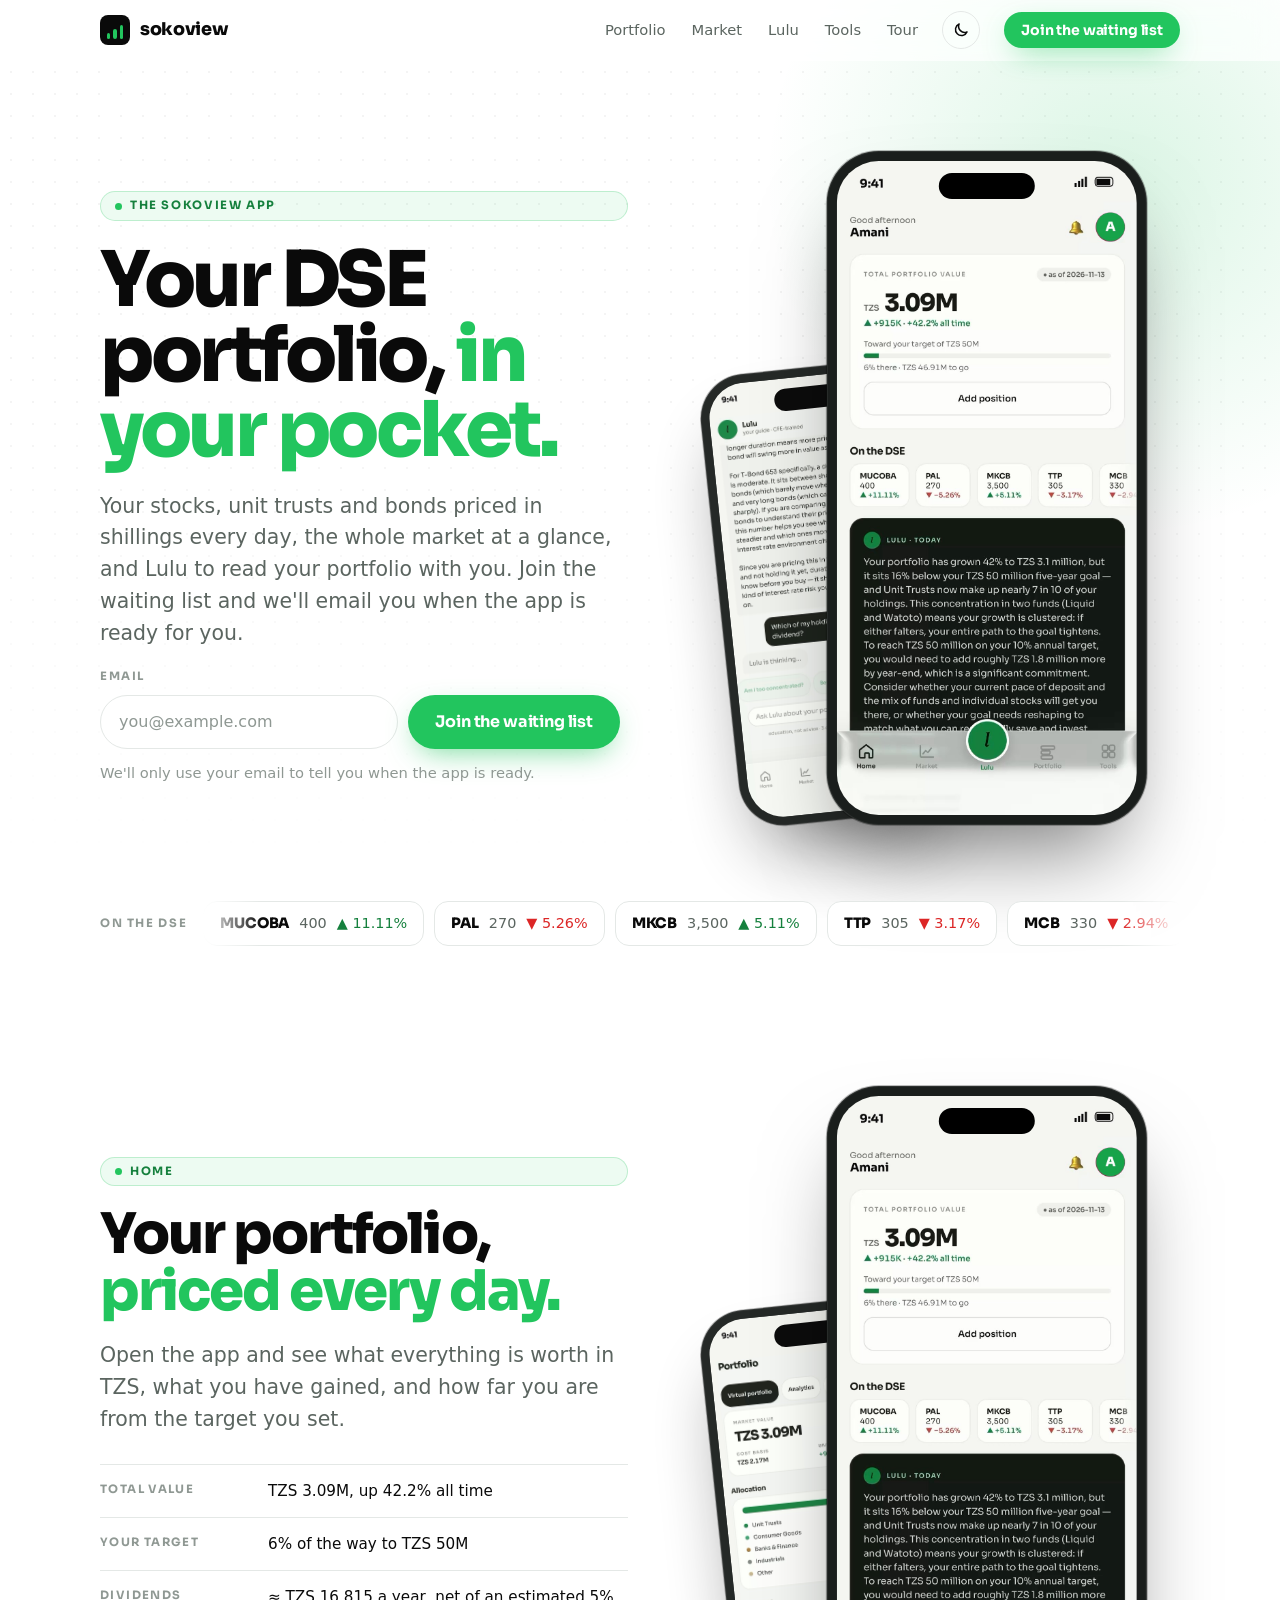
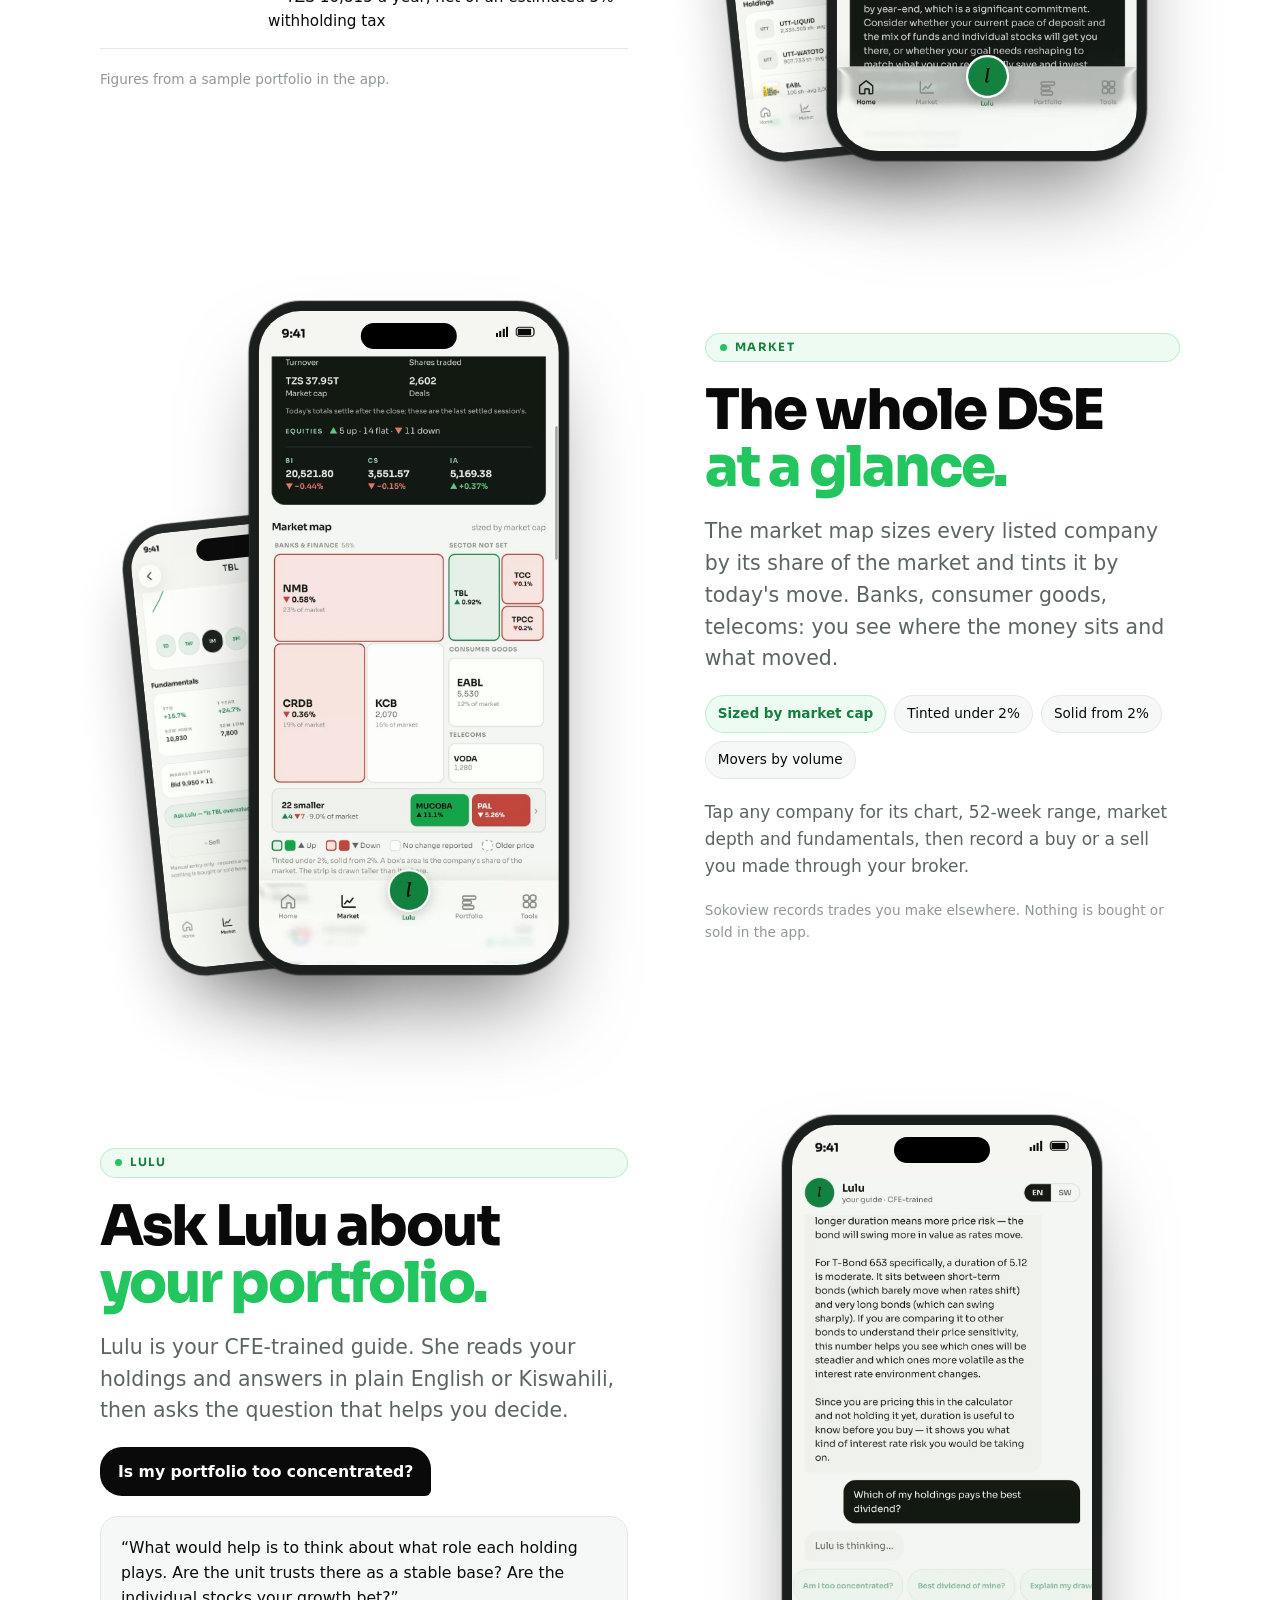
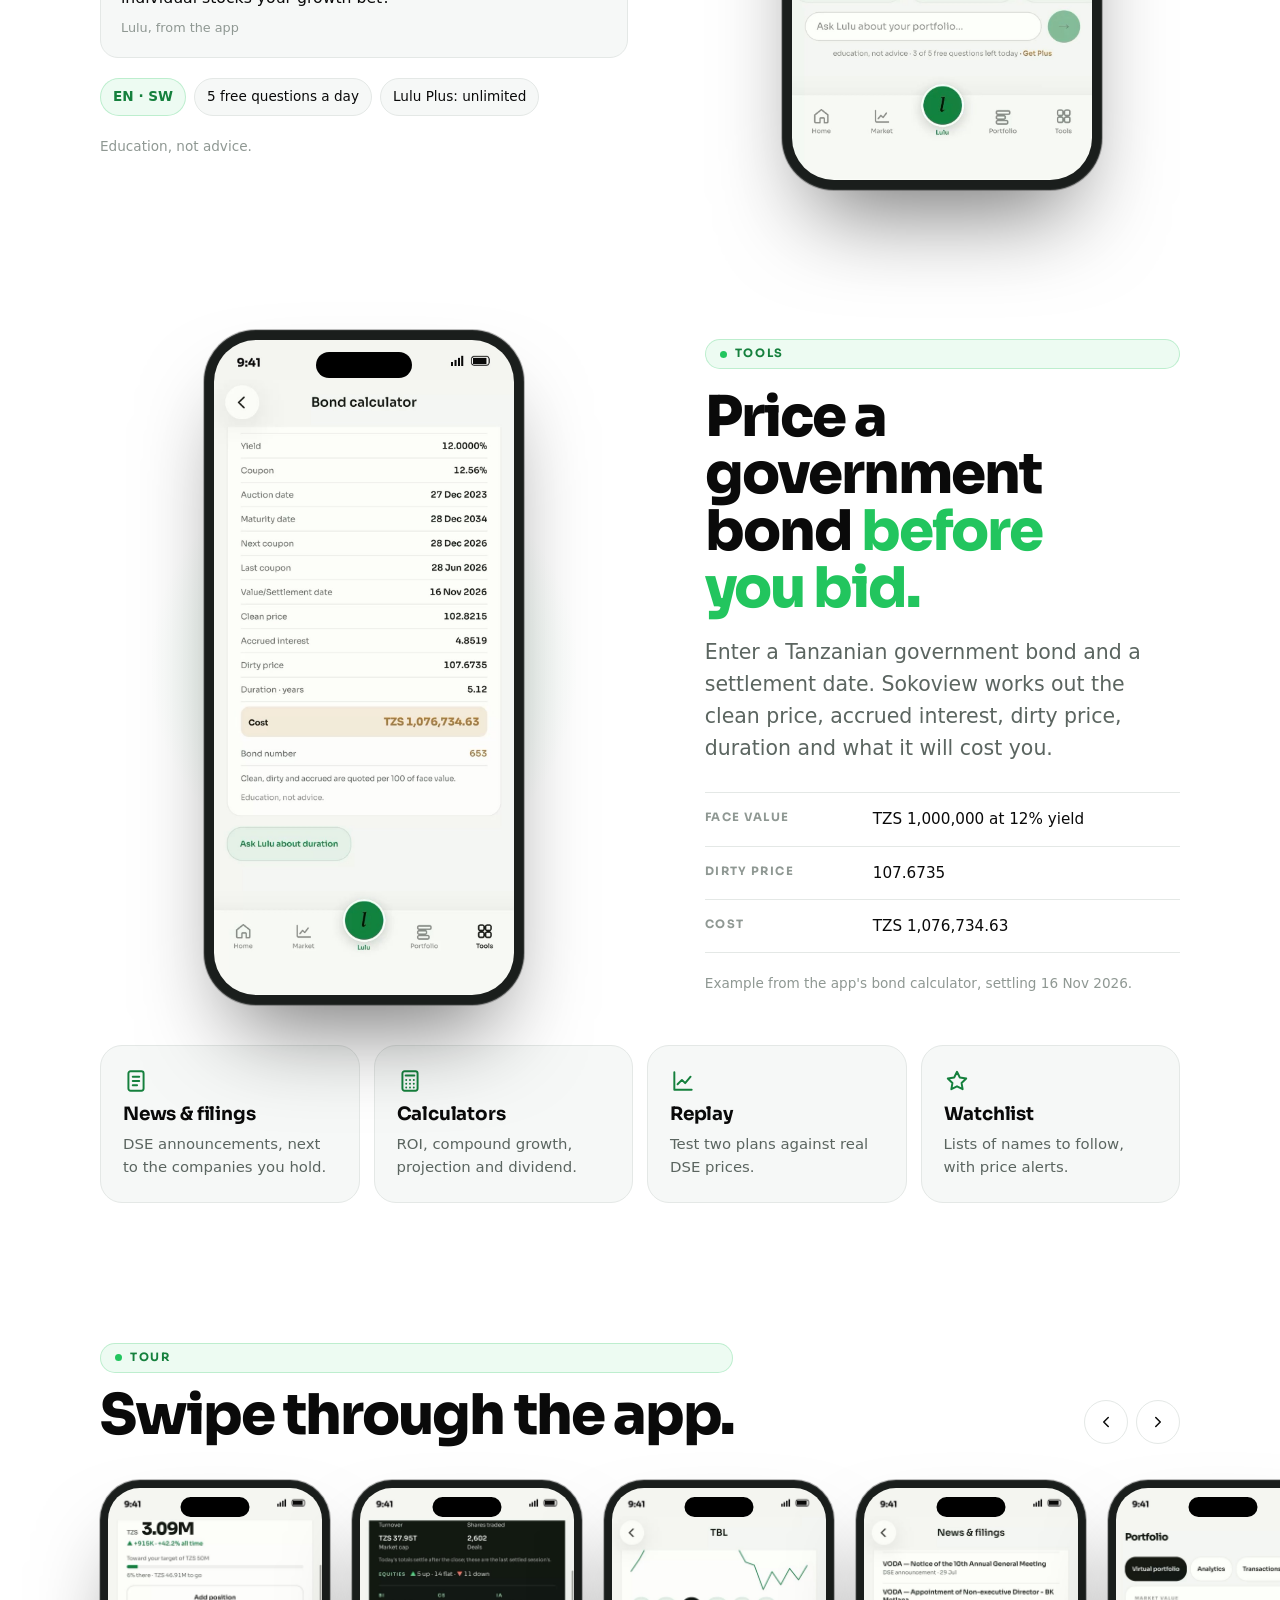
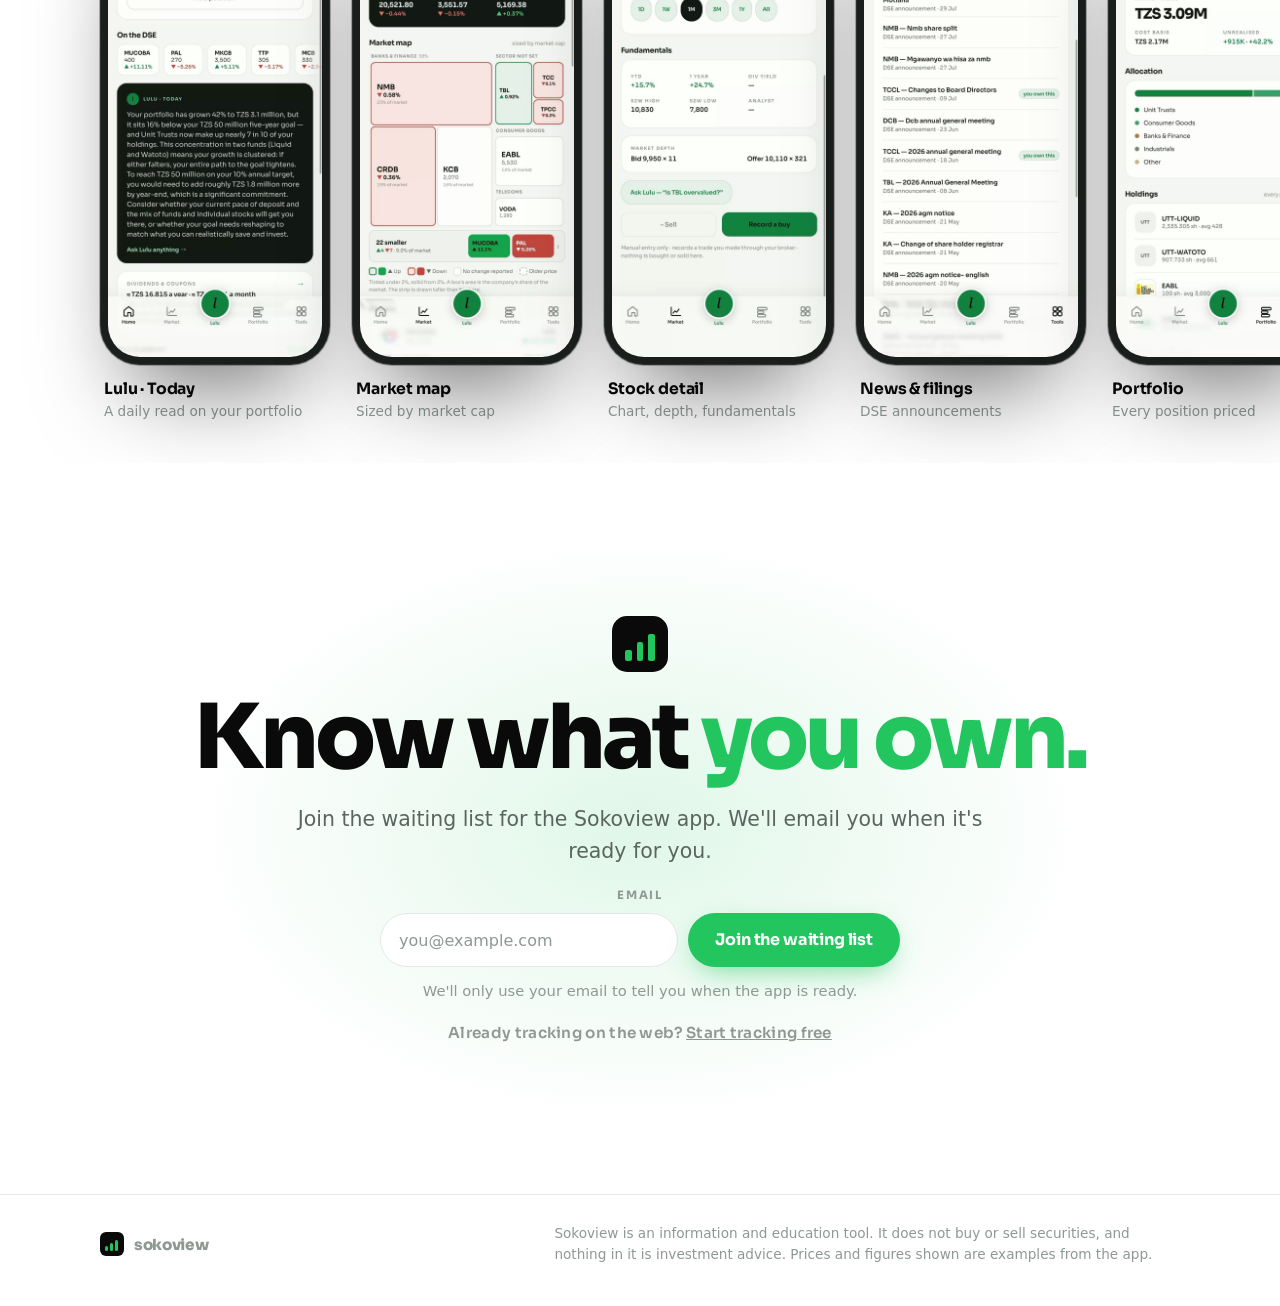
==== app/index.html @ 450fae12 "Add the App page with a waiting list" ====
<!doctype html>
<html lang="en" data-theme="light">
<head>
<meta charset="utf-8">
<meta name="viewport" content="width=device-width, initial-scale=1, viewport-fit=cover">
<title>The Sokoview app · Every feature, one view</title>
<meta name="description" content="See everything in the Sokoview app: your DSE portfolio priced every day, the market map, Lulu your portfolio guide, and the bond calculator. Join the waiting list.">
<meta name="theme-color" content="#ffffff" media="(prefers-color-scheme: light)">
<meta name="theme-color" content="#0a0d0b" media="(prefers-color-scheme: dark)">
<script>
  // Same theme key as the main page, so the choice carries between pages.
  (function () {
    try {
      var saved = localStorage.getItem('sv-theme');
      if (saved === 'light' || saved === 'dark') document.documentElement.setAttribute('data-theme', saved);
    } catch (e) {}
  })();
</script>
<link rel="preconnect" href="https://fonts.googleapis.com">
<link rel="preconnect" href="https://fonts.gstatic.com" crossorigin>
<link rel="stylesheet" href="https://fonts.googleapis.com/css2?family=Sora:wght@400;500;600;700;800&display=swap">
<style>
/* Layout: one centred column, 1120px max. Hero film, then alternating text + phone rows, a swipeable tour, a closing call. */
:root {
  --bg: #ffffff;
  --surface: #f6f8f7;
  --ink: #0a0a0a;
  --body: #5b6560;
  --muted: #8f9893;
  --line: #e4e8e6;
  --green: #22c55e;
  --green-ink: #15803d;
  --green-wash: rgba(34,197,94,.08);
  --green-line: rgba(34,197,94,.24);
  --red: #dc2626;
  --dot: rgba(0,0,0,.045);
  --glass: rgba(255,255,255,.72);
  --glass-edge: rgba(255,255,255,.6);
  --film-shadow: 0 40px 100px -30px rgba(10,30,18,.45), 0 0 0 1px rgba(0,0,0,.06);
  --btn-ink: #ffffff;

  --display: 'Sora', ui-sans-serif, system-ui, -apple-system, 'Segoe UI', sans-serif;
  --text: ui-sans-serif, system-ui, -apple-system, 'Segoe UI', Roboto, sans-serif;

  --spring: cubic-bezier(.2, .9, .25, 1);
}
@media (prefers-color-scheme: dark) {
  :root:not([data-theme="light"]) {
    --bg: #0a0d0b; --surface: #111613; --ink: #f3f6f4; --body: #a3ada7; --muted: #75807a; --line: #1f2723;
    --green: #22c55e; --green-ink: #4ade80; --green-wash: rgba(34,197,94,.10); --green-line: rgba(34,197,94,.28);
    --red: #f87171; --dot: rgba(255,255,255,.035); --glass: rgba(10,13,11,.66); --glass-edge: rgba(255,255,255,.08);
    --film-shadow: 0 40px 120px -30px rgba(34,197,94,.22), 0 0 0 1px rgba(255,255,255,.06); --btn-ink: #04170b;
    color-scheme: dark;
  }
}
:root[data-theme="dark"] {
  --bg: #0a0d0b; --surface: #111613; --ink: #f3f6f4; --body: #a3ada7; --muted: #75807a; --line: #1f2723;
  --green: #22c55e; --green-ink: #4ade80; --green-wash: rgba(34,197,94,.10); --green-line: rgba(34,197,94,.28);
  --red: #f87171; --dot: rgba(255,255,255,.035); --glass: rgba(10,13,11,.66); --glass-edge: rgba(255,255,255,.08);
  --film-shadow: 0 40px 120px -30px rgba(34,197,94,.22), 0 0 0 1px rgba(255,255,255,.06); --btn-ink: #04170b;
  color-scheme: dark;
}

* { box-sizing: border-box; }
html { -webkit-text-size-adjust: 100%; scroll-behavior: smooth; }
body {
  background: var(--bg);
  color: var(--ink);
  font: 400 1.0625rem/1.6 var(--text);
  overflow-x: hidden;
}
body::before {
  content: ""; position: fixed; inset: 0 0 auto; height: env(safe-area-inset-top, 0px);
  z-index: 60; background: var(--bg);
}
img, video { max-width: 100%; display: block; }
a { color: inherit; }
:focus-visible { outline: 3px solid var(--green); outline-offset: 3px; border-radius: 10px; }

.wrap {
  width: 100%; max-width: 1120px; margin-inline: auto;
  padding-left: max(20px, env(safe-area-inset-left, 0px));
  padding-right: max(20px, env(safe-area-inset-right, 0px));
}

/* ---------- type ---------- */
h1, h2, h3 { font-family: var(--display); font-weight: 800; color: var(--ink); margin: 0; text-wrap: balance; }
h1 { font-size: clamp(2.6rem, 6.6vw, 5.4rem); line-height: .98; letter-spacing: -.045em; }
h2 { font-size: clamp(2rem, 4.4vw, 3.5rem); line-height: 1.02; letter-spacing: -.035em; }
h3 { font-size: 1.15rem; line-height: 1.25; letter-spacing: -.01em; font-weight: 700; }
.g { color: var(--green); }
p { margin: 0; color: var(--body); text-wrap: pretty; }
.lede { font-size: clamp(1.1rem, 1.6vw, 1.3rem); line-height: 1.55; max-width: 34em; }
.eyebrow {
  display: inline-flex; align-items: center; gap: 8px;
  font: 700 .72rem/1 var(--display); letter-spacing: .14em; text-transform: uppercase;
  color: var(--green-ink); background: var(--green-wash); border: 1px solid var(--green-line);
  padding: 8px 14px; border-radius: 100px;
}
.eyebrow::before { content: ""; width: 7px; height: 7px; border-radius: 50%; background: var(--green); }
.tnum { font-variant-numeric: tabular-nums; }

/* ---------- nav: translucent material, content scrolls under ---------- */
.nav {
  position: sticky; top: env(safe-area-inset-top, 0px); z-index: 50;
  background: var(--glass);
  -webkit-backdrop-filter: saturate(180%) blur(20px); backdrop-filter: saturate(180%) blur(20px);
  border-bottom: 1px solid transparent;
  transition: border-color .3s ease;
}
.nav.scrolled { border-bottom-color: var(--line); }
.nav .wrap { display: flex; align-items: center; gap: 24px; height: 60px; }
.brand { display: flex; align-items: center; gap: 10px; text-decoration: none; font: 800 1.1rem/1 var(--display); letter-spacing: -.02em; }
.mark { width: 30px; height: 30px; border-radius: 8px; background: var(--ink); display: flex; align-items: flex-end; gap: 3px; padding: 6px 7px; }
.mark i { width: 4px; border-radius: 2px; background: var(--green); display: block; }
.mark i:nth-child(1) { height: 6px; } .mark i:nth-child(2) { height: 10px; } .mark i:nth-child(3) { height: 14px; }
.nav ul { display: flex; gap: 26px; list-style: none; margin: 0 0 0 auto; padding: 0; }
.nav ul a { text-decoration: none; font-size: .92rem; color: var(--body); transition: color .2s; }
.nav ul a:hover { color: var(--ink); }

/* ---------- buttons: feedback on press, instantly ---------- */
.btn {
  display: inline-flex; align-items: center; gap: 8px; justify-content: center;
  font: 700 1rem/1 var(--display); letter-spacing: -.01em; text-decoration: none;
  padding: 16px 26px; border-radius: 100px; border: 1px solid transparent; cursor: pointer;
  transition: transform .5s var(--spring), background-color .2s, box-shadow .3s;
  -webkit-tap-highlight-color: transparent; touch-action: manipulation;
}
.btn:active { transform: scale(.96); transition-duration: .1s; }
.btn-primary { background: var(--green); color: var(--btn-ink); box-shadow: 0 10px 30px -10px rgba(34,197,94,.7); }
.btn-primary:hover { background: #2fd36b; }
.btn-ghost { background: transparent; color: var(--ink); border-color: var(--line); }
.btn-ghost:hover { background: var(--surface); }
.btn-sm { padding: 10px 16px; font-size: .88rem; }

/* ---------- hero: the film is the background; the hero is always the app's dark ground ---------- */
.hero {
  position: relative; isolation: isolate; overflow: hidden; background: #0a0d0b;
  min-height: min(92svh, 880px); display: flex; align-items: center;
  padding-block: clamp(72px, 10vw, 120px);
  --ink: #f3f6f4; --body: rgba(243,246,244,.78); --muted: rgba(243,246,244,.6);
  --green-ink: #4ade80; --green-wash: rgba(34,197,94,.14); --green-line: rgba(74,222,128,.35);
  --line: rgba(255,255,255,.22); --surface: rgba(255,255,255,.08); color: var(--ink);
}
.hero-bg { position: absolute; inset: 0; z-index: -2; width: 100%; height: 100%; object-fit: cover; object-position: 70% center; }
.hero-scrim {
  position: absolute; inset: 0; z-index: -1; pointer-events: none;
  background:
    linear-gradient(90deg, rgba(10,13,11,.92) 0%, rgba(10,13,11,.72) 34%, rgba(10,13,11,0) 62%),
    linear-gradient(0deg, rgba(10,13,11,.85) 0%, rgba(10,13,11,0) 30%);
}
.hero .wrap { position: relative; }
/* hero = the film itself, shown whole so its own titles are never cropped */
.hero { min-height: 0; padding: 0; display: block; aspect-ratio: 16 / 9; max-height: calc(100svh - 60px); width: 100%; transition: background-color .35s ease; }
.hero.is-light { background: #ffffff; }
.hero.is-light .film-toggle { background: rgba(255,255,255,.7); color: #0a0a0a; border-color: rgba(0,0,0,.12); }
.hero-bg { transition: opacity .25s ease; }
.hero-bg.swapping { opacity: 0; }
.hero .hero-bg { object-fit: contain; object-position: center; }
.sr-only { position: absolute; width: 1px; height: 1px; padding: 0; margin: -1px; overflow: hidden; clip: rect(0 0 0 0); white-space: nowrap; border: 0; }
.hero-copy { display: grid; gap: 24px; justify-items: start; max-width: 640px; }
.hero h1 { font-size: clamp(2.6rem, 6vw, 5rem); }
.hero-ctas { display: flex; flex-wrap: wrap; gap: 12px; margin-top: 8px; }
.hero .btn-ghost { border-color: rgba(255,255,255,.3); color: #fff; }
.hero .btn-ghost:hover { background: rgba(255,255,255,.1); }

.film-toggle {
  position: absolute; z-index: 2;
  right: max(20px, env(safe-area-inset-right, 0px)); bottom: 20px; width: 44px; height: 44px; border-radius: 50%;
  border: 1px solid rgba(255,255,255,.16); color: #fff; cursor: pointer;
  background: rgba(20,24,22,.55); -webkit-backdrop-filter: blur(16px); backdrop-filter: blur(16px);
  display: grid; place-items: center; transition: transform .4s var(--spring), background-color .2s;
}
.film-toggle:active { transform: scale(.9); transition-duration: .1s; }
.film-toggle:hover { background: rgba(20,24,22,.75); }
.film-toggle svg { width: 16px; height: 16px; fill: currentColor; }
.film-toggle .i-play { display: none; }
.hero.paused .film-toggle .i-play { display: block; }
.hero.paused .film-toggle .i-pause { display: none; }

/* theme toggle */
.theme-toggle {
  width: 38px; height: 38px; border-radius: 50%; border: 1px solid var(--line); background: transparent; color: var(--ink);
  display: grid; place-items: center; cursor: pointer; flex: none;
  transition: transform .45s var(--spring), background-color .2s;
}
.theme-toggle:hover { background: var(--surface); }
.theme-toggle:active { transform: scale(.9); transition-duration: .1s; }
.theme-toggle svg { width: 18px; height: 18px; fill: none; stroke: currentColor; stroke-width: 2; stroke-linecap: round; stroke-linejoin: round; transition: transform .6s var(--spring), opacity .25s; }
.theme-toggle .i-sun { position: absolute; }
.theme-toggle { position: relative; }
.theme-toggle[data-mode="light"] .i-sun { opacity: 0; transform: rotate(-90deg) scale(.6); }
.theme-toggle[data-mode="dark"] .i-moon { opacity: 0; transform: rotate(90deg) scale(.6); }
body, .nav, .tick, .tool, .chip, .quote, .tour-nav button { transition-property: background-color, color, border-color; transition-duration: .35s; transition-timing-function: ease; }

/* ---------- ticker ---------- */
.ticker { margin-top: 28px; display: flex; align-items: center; gap: 16px; }
.ticker-label { flex: none; font: 700 .72rem/1.2 var(--display); letter-spacing: .14em; text-transform: uppercase; color: var(--muted); }
.ticker-rail { position: relative; overflow: hidden; flex: 1; min-width: 0;
  -webkit-mask-image: linear-gradient(90deg, transparent, #000 6%, #000 94%, transparent);
  mask-image: linear-gradient(90deg, transparent, #000 6%, #000 94%, transparent); }
.ticker-track { display: flex; gap: 10px; width: max-content; animation: slide 38s linear infinite; }
.ticker-rail:hover .ticker-track { animation-play-state: paused; }
@keyframes slide { to { transform: translateX(-50%); } }
.tick { display: flex; align-items: baseline; gap: 10px; padding: 10px 16px; border: 1px solid var(--line); border-radius: 14px; background: var(--bg); white-space: nowrap; font-size: .9rem; }
.tick b { font: 800 .9rem/1 var(--display); letter-spacing: -.01em; }
.tick .px { color: var(--body); }
.up { color: var(--green-ink); } .down { color: var(--red); }

/* ---------- feature rows ---------- */
section { scroll-margin-top: 80px; }
.feature { padding-block: clamp(72px, 11vw, 140px) 0; }
.row { display: grid; grid-template-columns: minmax(0, 1fr) minmax(0, .9fr); gap: clamp(32px, 6vw, 88px); align-items: center; }
.row.flip .copy { order: 2; }
.copy { display: grid; gap: 20px; min-width: 0; }
.copy .lede { max-width: 30em; }
.facts { list-style: none; padding: 0; margin: 8px 0 0; display: grid; gap: 0; border-top: 1px solid var(--line); }
.facts li { display: grid; grid-template-columns: 9.5rem 1fr; gap: 16px; padding: 14px 0; border-bottom: 1px solid var(--line); font-size: .95rem; }
.facts li span:first-child { font: 700 .72rem/1.9 var(--display); letter-spacing: .12em; text-transform: uppercase; color: var(--muted); }
.facts li span:last-child { color: var(--ink); min-width: 0; }

/* phone */
.stage { position: relative; display: flex; justify-content: center; min-width: 0; }
.stage::before {
  content: ""; position: absolute; width: 90%; aspect-ratio: 1; border-radius: 50%; top: 50%; left: 50%; translate: -50% -50%;
  background: radial-gradient(circle, rgba(34,197,94,.16), transparent 64%); z-index: 0;
}
.phone {
  position: relative; z-index: 1; width: min(320px, 78vw); aspect-ratio: 888 / 1872;
  padding: 10px; border-radius: 52px; background: #1a1e1c;
  box-shadow: 0 0 0 1px rgba(255,255,255,.08) inset, 0 50px 90px -30px rgba(0,0,0,.55), 0 0 0 1px rgba(0,0,0,.25);
}
.phone img { width: 100%; height: 100%; object-fit: cover; object-position: top; border-radius: 42px; }
.phone::after { content: ""; position: absolute; top: 22px; left: 50%; translate: -50% 0; width: 30%; height: 26px; border-radius: 20px; background: #000; }
.phone.sm { width: min(250px, 64vw); }
.stack { position: relative; display: flex; justify-content: center; align-items: flex-end; min-width: 0; }
.stack .phone.back { position: absolute; transform: translate(-46%, 6%) rotate(-6deg) scale(.86); opacity: .95; z-index: 0; }
.stack .phone.front { transform: translateX(14%); }

.chip-row { display: flex; flex-wrap: wrap; gap: 8px; }
.chip { font-size: .85rem; padding: 7px 12px; border-radius: 100px; background: var(--surface); border: 1px solid var(--line); color: var(--ink); }
.chip.on { background: var(--green-wash); border-color: var(--green-line); color: var(--green-ink); font-weight: 600; }

.quote { border-left: 0; padding: 18px 20px; background: var(--surface); border: 1px solid var(--line); border-radius: 18px; font-size: .98rem; color: var(--ink); }
.quote small { display: block; margin-top: 8px; color: var(--muted); font-size: .8rem; }
.ask { display: inline-block; justify-self: start; padding: 12px 18px; border-radius: 22px 22px 6px 22px; background: var(--ink); color: var(--bg); font-weight: 600; font-size: .98rem; }

.note { font-size: .85rem; color: var(--muted); }

/* tools grid */
.tools { display: grid; grid-template-columns: repeat(auto-fit, minmax(min(100%, 240px), 1fr)); gap: 14px; margin-top: 40px; }
.tool { padding: 22px; border-radius: 22px; background: var(--surface); border: 1px solid var(--line); display: grid; gap: 8px; align-content: start; }
.tool svg { width: 26px; height: 26px; stroke: var(--green-ink); fill: none; stroke-width: 1.8; stroke-linecap: round; stroke-linejoin: round; }
.tool p { font-size: .93rem; }

/* tour: native scroll-snap, momentum comes free */
.tour { padding-block: clamp(72px, 11vw, 140px) 0; }
.tour-head { display: flex; justify-content: space-between; align-items: end; gap: 20px; flex-wrap: wrap; }
.tour-nav { display: flex; gap: 8px; }
.tour-nav button { width: 44px; height: 44px; border-radius: 50%; border: 1px solid var(--line); background: var(--bg); color: var(--ink); cursor: pointer; display: grid; place-items: center; transition: transform .4s var(--spring), background-color .2s; }
.tour-nav button:active { transform: scale(.9); transition-duration: .1s; }
.tour-nav button:hover { background: var(--surface); }
.tour-nav svg { width: 18px; height: 18px; stroke: currentColor; fill: none; stroke-width: 2; stroke-linecap: round; stroke-linejoin: round; }
.rail {
  display: flex; gap: 22px; overflow-x: auto; scroll-snap-type: x mandatory; overscroll-behavior-x: contain;
  padding: 36px max(20px, calc((100vw - 1120px) / 2 + 20px)) 40px; scrollbar-width: none;
  scroll-padding-inline: max(20px, calc((100vw - 1120px) / 2 + 20px));
}
.rail::-webkit-scrollbar { display: none; }
.slide { flex: none; scroll-snap-align: start; display: grid; gap: 14px; justify-items: start; }
.slide .phone { width: 230px; border-radius: 40px; padding: 8px; }
.slide .phone img { border-radius: 32px; }
.slide .phone::after { top: 17px; height: 20px; }
.slide figcaption { display: grid; gap: 2px; padding-left: 4px; }
.slide figcaption b { font: 700 .98rem/1.3 var(--display); letter-spacing: -.01em; }
.slide figcaption span { font-size: .85rem; color: var(--muted); }
figure { margin: 0; }

/* closing */
.closing { padding-block: clamp(80px, 12vw, 160px); text-align: center; position: relative; isolation: isolate; }
.closing::before { content: ""; position: absolute; inset: 10% 15%; z-index: -1; border-radius: 50%; background: radial-gradient(closest-side, rgba(34,197,94,.14), transparent); }
.closing .wrap { display: grid; gap: 22px; justify-items: center; }
.closing h2 { font-size: clamp(2.6rem, 7vw, 5.6rem); line-height: .98; letter-spacing: -.045em; }
.closing .url { font: 600 .95rem/1 var(--display); color: var(--muted); letter-spacing: .02em; }

footer { border-top: 1px solid var(--line); padding-block: 28px 40px; font-size: .85rem; color: var(--muted); }
footer .wrap { display: flex; flex-wrap: wrap; gap: 12px 28px; justify-content: space-between; }
footer p { color: var(--muted); max-width: 46em; }

/* ---------- reveal: visible at rest, rises a touch when JS is present ---------- */
.js .rise { opacity: 0; transform: translateY(24px); transition: opacity .9s ease, transform 1s var(--spring); }
.js .rise.in { opacity: 1; transform: none; }

/* ---------- responsive ---------- */
@media (max-width: 860px) {
  .nav ul { display: none; }
  .nav .wrap { gap: 12px; }
  .theme-toggle { margin-left: auto; }
  .hero { align-items: flex-end; }
  .hero-bg { object-position: 78% center; }
  .hero-scrim { background: linear-gradient(0deg, rgba(10,13,11,.96) 0%, rgba(10,13,11,.88) 48%, rgba(10,13,11,.35) 100%); }
  .row, .row.flip { grid-template-columns: minmax(0, 1fr); }
  .row.flip .copy { order: 0; }
  .stack .phone.front { transform: translateX(18%); }
  .facts li { grid-template-columns: 7.5rem 1fr; }
  .ticker { flex-direction: column; align-items: stretch; gap: 10px; }
}
@media (max-width: 480px) {
  .hero-ctas .btn { flex: 1 1 100%; }
  .film-toggle { right: 10px; bottom: 10px; }
  .facts li { grid-template-columns: 1fr; gap: 2px; }
}

/* ---------- accessibility preferences ---------- */
@media (prefers-reduced-motion: reduce) {
  html { scroll-behavior: auto; }
  .ticker-track { animation: none; flex-wrap: wrap; width: auto; }
  .ticker-track .dup { display: none; }
  .js .rise { transform: none; transition: opacity .3s ease; }
  .btn, .film-toggle, .tour-nav button { transition: none; }
}
@media (prefers-reduced-transparency: reduce) {
  .nav { background: var(--bg); -webkit-backdrop-filter: none; backdrop-filter: none; border-bottom-color: var(--line); }
  .film-toggle { background: #141816; -webkit-backdrop-filter: none; backdrop-filter: none; }
}
@media (prefers-contrast: more) {
  :root { --body: var(--ink); --muted: var(--ink); --line: var(--ink); }
}

/* ---------- App page additions ---------- */
html, body { margin: 0; }
.app-hero { position: relative; isolation: isolate; padding-block: clamp(48px, 7vw, 96px) clamp(24px, 4vw, 48px); }
.app-hero::before { content: ""; position: absolute; inset: 0; z-index: -2;
  background-image: radial-gradient(circle, var(--dot) 1px, transparent 1.2px); background-size: 22px 22px;
  -webkit-mask-image: linear-gradient(#000 40%, transparent); mask-image: linear-gradient(#000 40%, transparent); }
.app-hero::after { content: ""; position: absolute; z-index: -1; width: 760px; height: 760px; right: -220px; top: -260px; border-radius: 50%;
  background: radial-gradient(circle, rgba(34,197,94,.16), transparent 66%); pointer-events: none; }
.app-hero h1 { font-size: clamp(2.6rem, 6vw, 4.8rem); }
.app-hero .copy { gap: 22px; }

.wl { display: grid; gap: 12px; width: 100%; max-width: 520px; }
.wl-row { display: flex; gap: 10px; flex-wrap: wrap; }
.wl label.wl-label { font: 700 .72rem/1 var(--display); letter-spacing: .14em; text-transform: uppercase; color: var(--muted); }
.wl input[type="email"] {
  flex: 1 1 240px; min-width: 0; height: 54px; padding: 0 18px; border-radius: 100px;
  border: 1px solid var(--line); background: var(--bg); color: var(--ink);
  font: 500 1rem/1 var(--text); transition: border-color .2s, box-shadow .2s;
}
.wl input[type="email"]::placeholder { color: var(--muted); }
.wl input[type="email"]:focus { outline: none; border-color: var(--green); box-shadow: 0 0 0 4px var(--green-wash); }
.wl input[aria-invalid="true"] { border-color: var(--red); }
.wl .btn { height: 54px; }
.wl .btn[disabled] { opacity: .6; cursor: progress; }
.wl-status { min-height: 1.4em; font-size: .92rem; color: var(--muted); }
.wl-status.ok { color: var(--green-ink); font-weight: 600; }
.wl-status.err { color: var(--red); }
.wl.done .wl-row { display: none; }
.wl-hp { position: absolute; left: -9999px; width: 1px; height: 1px; overflow: hidden; }
.closing .wl { margin-inline: auto; justify-items: center; }
.closing .wl-row { justify-content: center; width: 100%; }
.closing .wl-status { text-align: center; }
.nav-home { text-decoration: none; font-size: .92rem; color: var(--body); }
</style>
</head>
<body>

<header class="nav" id="nav">
  <div class="wrap">
    <a class="brand" href="/" aria-label="Sokoview home"><span class="mark" aria-hidden="true"><i></i><i></i><i></i></span>sokoview</a>
    <ul>
      <li><a href="#portfolio">Portfolio</a></li>
      <li><a href="#market">Market</a></li>
      <li><a href="#lulu">Lulu</a></li>
      <li><a href="#tools">Tools</a></li>
      <li><a href="#tour">Tour</a></li>
    </ul>
    <button class="theme-toggle" id="themeToggle" type="button" aria-label="Switch to dark theme" data-mode="light">
      <svg class="i-moon" viewBox="0 0 24 24" aria-hidden="true"><path d="M20 14.5A8 8 0 0 1 9.5 4a8 8 0 1 0 10.5 10.5z"/></svg>
      <svg class="i-sun" viewBox="0 0 24 24" aria-hidden="true"><circle cx="12" cy="12" r="4"/><path d="M12 2v2M12 20v2M4.9 4.9l1.4 1.4M17.7 17.7l1.4 1.4M2 12h2M20 12h2M4.9 19.1l1.4-1.4M17.7 6.3l1.4-1.4"/></svg>
    </button>
    <a class="btn btn-primary btn-sm" href="#waitlist">Join the waiting list</a>
  </div>
</header>

<main id="top">
  <section class="app-hero">
    <div class="wrap row">
      <div class="copy">
        <span class="eyebrow">The Sokoview app</span>
        <h1>Your DSE portfolio, <span class="g">in your pocket.</span></h1>
        <p class="lede">Your stocks, unit trusts and bonds priced in shillings every day, the whole market at a glance, and Lulu to read your portfolio with you. Join the waiting list and we'll email you when the app is ready for you.</p>
        <form class="wl" name="waitlist" method="POST" action="/app/?joined=1#waitlist" data-netlify="true" netlify-honeypot="company" novalidate>
          <input type="hidden" name="form-name" value="waitlist">
          <input type="hidden" name="source" value="app-page-top">
          <p class="wl-hp" aria-hidden="true"><label>Leave this empty <input name="company" tabindex="-1" autocomplete="off"></label></p>
          <label class="wl-label" for="wl-email-top">Email</label>
          <div class="wl-row">
            <input id="wl-email-top" type="email" name="email" required autocomplete="email" inputmode="email" placeholder="you@example.com">
            <button class="btn btn-primary" type="submit">Join the waiting list</button>
          </div>
          <p class="wl-status" role="status" aria-live="polite">We'll only use your email to tell you when the app is ready.</p>
        </form>
      </div>
      <div class="stack">
        <div class="phone sm back"><img src="/images/app/lulu.jpg" data-dark="/images/app/lulu.jpg" data-light="/images/app/light-lulu.jpg" alt="Lulu chat answering a question about the portfolio." fetchpriority="high"></div>
        <div class="phone front"><img src="/images/app/home.jpg" data-dark="/images/app/home.jpg" data-light="/images/app/light-home.jpg" alt="Home screen: total portfolio value TZS 3.09M, progress toward a TZS 50M target, DSE movers and Lulu's daily note." fetchpriority="high"></div>
      </div>
    </div>
  </section>

  <section class="ticker-band">
    <div class="wrap">
      <div class="ticker" aria-label="On the DSE, prices as shown in the app on 13 November 2026">
        <span class="ticker-label">On the DSE</span>
        <div class="ticker-rail">
          <div class="ticker-track tnum" id="tickerTrack"></div>
        </div>
      </div>
    </div>
  </section>

  <section class="feature" id="portfolio">
    <div class="wrap row">
      <div class="copy rise">
        <span class="eyebrow">Home</span>
        <h2>Your portfolio, <span class="g">priced every day.</span></h2>
        <p class="lede">Open the app and see what everything is worth in TZS, what you have gained, and how far you are from the target you set.</p>
        <ul class="facts tnum">
          <li><span>Total value</span><span>TZS 3.09M, up 42.2% all time</span></li>
          <li><span>Your target</span><span>6% of the way to TZS 50M</span></li>
          <li><span>Dividends</span><span>≈ TZS 16,815 a year, net of an estimated 5% withholding tax</span></li>
        </ul>
        <p class="note">Figures from a sample portfolio in the app.</p>
      </div>
      <div class="stack rise">
        <div class="phone sm back"><img src="/images/app/portfolio.jpg" data-dark="/images/app/portfolio.jpg" data-light="/images/app/light-portfolio.jpg" alt="Portfolio screen: market value TZS 3.09M, allocation by sector led by unit trusts at 68.5%, and holdings with gains." loading="lazy"></div>
        <div class="phone front"><img src="/images/app/home.jpg" data-dark="/images/app/home.jpg" data-light="/images/app/light-home.jpg" alt="Home screen: total portfolio value TZS 3.09M, progress toward a TZS 50M target, DSE movers, Lulu's daily note and a dividends estimate." loading="lazy"></div>
      </div>
    </div>
  </section>

  <section class="feature" id="market">
    <div class="wrap row flip">
      <div class="copy rise">
        <span class="eyebrow">Market</span>
        <h2>The whole DSE <span class="g">at a glance.</span></h2>
        <p class="lede">The market map sizes every listed company by its share of the market and tints it by today's move. Banks, consumer goods, telecoms: you see where the money sits and what moved.</p>
        <div class="chip-row" aria-label="How the map reads">
          <span class="chip on">Sized by market cap</span>
          <span class="chip">Tinted under 2%</span>
          <span class="chip">Solid from 2%</span>
          <span class="chip">Movers by volume</span>
        </div>
        <p>Tap any company for its chart, 52-week range, market depth and fundamentals, then record a buy or a sell you made through your broker.</p>
        <p class="note">Sokoview records trades you make elsewhere. Nothing is bought or sold in the app.</p>
      </div>
      <div class="stack rise">
        <div class="phone sm back"><img src="/images/app/stock.jpg" data-dark="/images/app/stock.jpg" data-light="/images/app/light-stock.jpg" alt="Stock page: price chart, fundamentals, market depth, and a Record a buy button." loading="lazy"></div>
        <div class="phone front"><img src="/images/app/market.jpg" data-dark="/images/app/market.jpg" data-light="/images/app/light-market.jpg" alt="Market map: NMB 23% of market, CRDB 19%, KCB 16%, EABL 12%, with movers MUCOBA up 11.11% and PAL down 5.26%." loading="lazy"></div>
      </div>
    </div>
  </section>

  <section class="feature" id="lulu">
    <div class="wrap row">
      <div class="copy rise">
        <span class="eyebrow">Lulu</span>
        <h2>Ask Lulu about <span class="g">your portfolio.</span></h2>
        <p class="lede">Lulu is your CFE-trained guide. She reads your holdings and answers in plain English or Kiswahili, then asks the question that helps you decide.</p>
        <span class="ask">Is my portfolio too concentrated?</span>
        <div class="quote">“What would help is to think about what role each holding plays. Are the unit trusts there as a stable base? Are the individual stocks your growth bet?”
          <small>Lulu, from the app</small></div>
        <div class="chip-row">
          <span class="chip on">EN · SW</span>
          <span class="chip">5 free questions a day</span>
          <span class="chip">Lulu Plus: unlimited</span>
        </div>
        <p class="note">Education, not advice.</p>
      </div>
      <div class="stage rise">
        <div class="phone"><img src="/images/app/lulu.jpg" data-dark="/images/app/lulu.jpg" data-light="/images/app/light-lulu.jpg" alt="Lulu chat: a reply about portfolio concentration and the question 'Is my portfolio too concentrated?', with suggested prompts in English." loading="lazy"></div>
      </div>
    </div>
  </section>

  <section class="feature" id="tools">
    <div class="wrap">
      <div class="row flip">
        <div class="copy rise">
          <span class="eyebrow">Tools</span>
          <h2>Price a government bond <span class="g">before you bid.</span></h2>
          <p class="lede">Enter a Tanzanian government bond and a settlement date. Sokoview works out the clean price, accrued interest, dirty price, duration and what it will cost you.</p>
          <ul class="facts tnum">
            <li><span>Face value</span><span>TZS 1,000,000 at 12% yield</span></li>
            <li><span>Dirty price</span><span>107.6735</span></li>
            <li><span>Cost</span><span>TZS 1,076,734.63</span></li>
          </ul>
          <p class="note">Example from the app's bond calculator, settling 16 Nov 2026.</p>
        </div>
        <div class="stage rise">
          <div class="phone"><img src="/images/app/bond.jpg" data-dark="/images/app/bond.jpg" data-light="/images/app/light-bond.jpg" alt="Bond calculator result: face value TZS 1,000,000, yield 12%, coupon 12.56%, maturity 28 Dec 2034, clean price 102.8215, cost TZS 1,076,734.63." loading="lazy"></div>
        </div>
      </div>

      <div class="tools">
        <div class="tool rise">
          <svg viewBox="0 0 24 24" aria-hidden="true"><rect x="5" y="3" width="14" height="18" rx="2"/><path d="M9 8h6M9 12h6M9 16h4"/></svg>
          <h3>News &amp; filings</h3><p>DSE announcements, next to the companies you hold.</p>
        </div>
        <div class="tool rise">
          <svg viewBox="0 0 24 24" aria-hidden="true"><rect x="5" y="3" width="14" height="18" rx="2"/><path d="M8 7h8M8.5 11h.01M12 11h.01M15.5 11h.01M8.5 14.5h.01M12 14.5h.01M15.5 14.5h.01M8.5 18h.01M12 18h.01M15.5 18h.01"/></svg>
          <h3>Calculators</h3><p>ROI, compound growth, projection and dividend.</p>
        </div>
        <div class="tool rise">
          <svg viewBox="0 0 24 24" aria-hidden="true"><path d="M4 4v16h16"/><path d="M7 15l4-4 3 3 5-6"/></svg>
          <h3>Replay</h3><p>Test two plans against real DSE prices.</p>
        </div>
        <div class="tool rise">
          <svg viewBox="0 0 24 24" aria-hidden="true"><path d="M12 3.5l2.6 5.3 5.9.9-4.3 4.1 1 5.8-5.2-2.7-5.2 2.7 1-5.8-4.3-4.1 5.9-.9z"/></svg>
          <h3>Watchlist</h3><p>Lists of names to follow, with price alerts.</p>
        </div>
      </div>
    </div>
  </section>

  <section class="tour" id="tour" aria-labelledby="tourTitle">
    <div class="wrap tour-head">
      <div class="copy" style="gap:14px">
        <span class="eyebrow">Tour</span>
        <h2 id="tourTitle">Swipe through the app.</h2>
      </div>
      <div class="tour-nav">
        <button type="button" id="prev" aria-label="Previous screen"><svg viewBox="0 0 24 24" aria-hidden="true"><path d="M15 6l-6 6 6 6"/></svg></button>
        <button type="button" id="next" aria-label="Next screen"><svg viewBox="0 0 24 24" aria-hidden="true"><path d="M9 6l6 6-6 6"/></svg></button>
      </div>
    </div>
    <div class="rail" id="rail" tabindex="0" aria-label="App screens">
      <figure class="slide"><div class="phone"><img src="/images/app/homefeed.jpg" data-dark="/images/app/homefeed.jpg" data-light="/images/app/light-homefeed.jpg" alt="Home feed with DSE movers and Lulu's daily note about the portfolio." loading="lazy"></div><figcaption><b>Lulu · Today</b><span>A daily read on your portfolio</span></figcaption></figure>
      <figure class="slide"><div class="phone"><img src="/images/app/market.jpg" data-dark="/images/app/market.jpg" data-light="/images/app/light-market.jpg" alt="Market map of the DSE sized by market cap." loading="lazy"></div><figcaption><b>Market map</b><span>Sized by market cap</span></figcaption></figure>
      <figure class="slide"><div class="phone"><img src="/images/app/stock.jpg" data-dark="/images/app/stock.jpg" data-light="/images/app/light-stock.jpg" alt="Stock detail with fundamentals and market depth." loading="lazy"></div><figcaption><b>Stock detail</b><span>Chart, depth, fundamentals</span></figcaption></figure>
      <figure class="slide"><div class="phone"><img src="/images/app/trade.jpg" data-dark="/images/app/trade.jpg" data-light="/images/app/light-news.jpg" data-dark-alt="New transaction sheet listing DSE securities with last prices." data-light-alt="News and filings: DSE announcements from VODA, NMB, TCCL, DCB and others, marked when you own the company." alt="New transaction sheet listing DSE securities with last prices." loading="lazy"></div><figcaption><b data-dark-text="New transaction" data-light-text="News &amp; filings">New transaction</b><span data-dark-text="Every DSE-listed security" data-light-text="DSE announcements">Every DSE-listed security</span></figcaption></figure>
      <figure class="slide"><div class="phone"><img src="/images/app/portfolio.jpg" data-dark="/images/app/portfolio.jpg" data-light="/images/app/light-portfolio.jpg" alt="Portfolio with allocation by sector and priced holdings." loading="lazy"></div><figcaption><b>Portfolio</b><span>Every position priced</span></figcaption></figure>
      <figure class="slide"><div class="phone"><img src="/images/app/analytics.jpg" data-dark="/images/app/analytics.jpg" data-light="/images/app/light-analytics.jpg" alt="Portfolio analytics with total return, activity, risk and sector performance." loading="lazy"></div><figcaption><b>Analytics</b><span>Return, risk, diversification</span></figcaption></figure>
      <figure class="slide"><div class="phone"><img src="/images/app/lulu.jpg" data-dark="/images/app/lulu.jpg" data-light="/images/app/light-lulu.jpg" alt="Lulu chat answering a question about concentration." loading="lazy"></div><figcaption><b>Lulu</b><span>English or Kiswahili</span></figcaption></figure>
      <figure class="slide"><div class="phone"><img src="/images/app/tools.jpg" data-dark="/images/app/tools.jpg" data-light="/images/app/light-tools.jpg" alt="Tools: news and filings, calculators, replay, watchlist, bond calculator." loading="lazy"></div><figcaption><b>Tools</b><span>Calculators, replay, watchlist</span></figcaption></figure>
      <figure class="slide"><div class="phone"><img src="/images/app/bond.jpg" data-dark="/images/app/bond.jpg" data-light="/images/app/light-bond.jpg" alt="Bond calculator results." loading="lazy"></div><figcaption><b>Bond calculator</b><span>Tanzanian government bonds</span></figcaption></figure>
    </div>
  </section>

  <section class="closing" id="waitlist">
    <div class="wrap">
      <span class="mark" aria-hidden="true" style="width:56px;height:56px;border-radius:15px;padding:11px 13px;gap:5px"><i style="width:7px;height:11px"></i><i style="width:7px;height:19px"></i><i style="width:7px;height:27px"></i></span>
      <h2>Know what <span class="g">you own.</span></h2>
      <p class="lede" style="text-align:center">Join the waiting list for the Sokoview app. We'll email you when it's ready for you.</p>
      <form class="wl" name="waitlist" method="POST" action="/app/?joined=1#waitlist" data-netlify="true" netlify-honeypot="company" novalidate>
        <input type="hidden" name="form-name" value="waitlist">
        <input type="hidden" name="source" value="app-page-bottom">
        <p class="wl-hp" aria-hidden="true"><label>Leave this empty <input name="company" tabindex="-1" autocomplete="off"></label></p>
        <label class="wl-label" for="wl-email-bottom">Email</label>
        <div class="wl-row">
          <input id="wl-email-bottom" type="email" name="email" required autocomplete="email" inputmode="email" placeholder="you@example.com">
          <button class="btn btn-primary" type="submit">Join the waiting list</button>
        </div>
        <p class="wl-status" role="status" aria-live="polite">We'll only use your email to tell you when the app is ready.</p>
      </form>
      <span class="url">Already tracking on the web? <a href="https://sokoview.co.tz/auth/register">Start tracking free</a></span>
    </div>
  </section>
</main>

<footer>
  <div class="wrap">
    <a class="brand" href="/" style="font-size:.95rem"><span class="mark" aria-hidden="true" style="width:24px;height:24px;padding:5px 5px;border-radius:6px;gap:2px"><i style="width:3px;height:5px"></i><i style="width:3px;height:8px"></i><i style="width:3px;height:11px"></i></span>sokoview</a>
    <p>Sokoview is an information and education tool. It does not buy or sell securities, and nothing in it is investment advice. Prices and figures shown are examples from the app.</p>
  </div>
</footer>

<script>
(() => {
  const root = document.documentElement;
  root.classList.add('js');
  const reduce = matchMedia('(prefers-reduced-motion: reduce)');

  // ---- theme toggle: same 'sv-theme' key as the main page ----
  const tt = document.getElementById('themeToggle');
  const mode = () => root.getAttribute('data-theme') === 'dark' ? 'dark' : 'light';
  const paint = () => {
    const m = mode();
    tt.dataset.mode = m;
    tt.setAttribute('aria-label', m === 'dark' ? 'Switch to light theme' : 'Switch to dark theme');
    // app screenshots follow the theme: light-mode screens on the light page
    document.querySelectorAll('img[data-light]').forEach(img => {
      const next = img.dataset[m]; if (next && img.getAttribute('src') !== next) img.src = next;
      const alt = img.dataset[m + 'Alt']; if (alt) img.alt = alt;
    });
    document.querySelectorAll('[data-light-text]').forEach(el => { el.textContent = el.dataset[m + 'Text']; });
  };
  tt.addEventListener('click', () => {
    const next = mode() === 'dark' ? 'light' : 'dark';
    root.setAttribute('data-theme', next);
    try { localStorage.setItem('sv-theme', next); } catch (e) {}
    paint();
  });
  paint();

  // ---- ticker: prices as shown in the app on 13 Nov 2026 ----
  const ticks = [
    ['MUCOBA', '400', '+11.11%', 1], ['PAL', '270', '−5.26%', 0], ['MKCB', '3,500', '+5.11%', 1],
    ['TTP', '305', '−3.17%', 0], ['MCB', '330', '−2.94%', 0], ['NMB', '', '−0.58%', 0],
    ['CRDB', '2,780', '−0.36%', 0], ['TBL', '', '+0.92%', 1], ['EABL', '5,530', '', 2], ['KCB', '2,070', '', 2], ['VODA', '1,280', '', 2]
  ];
  const html = ticks.map(([s, p, c, d]) =>
    `<span class="tick"><b>${s}</b>${p ? `<span class="px">${p}</span>` : ''}${c ? `<span class="${d ? 'up' : 'down'}">${d ? '▲' : '▼'} ${c.replace(/^[+−]/, '')}</span>` : ''}</span>`).join('');
  const track = document.getElementById('tickerTrack');
  if (track) track.innerHTML = html + `<span class="dup" style="display:contents" aria-hidden="true">${html}</span>`;

  // ---- nav hairline once content scrolls under it ----
  const nav = document.getElementById('nav');
  const onScroll = () => nav.classList.toggle('scrolled', scrollY > 8);
  addEventListener('scroll', onScroll, { passive: true }); onScroll();

  // ---- reveal: visible without JS; with JS it rises in once ----
  const items = document.querySelectorAll('.rise');
  if ('IntersectionObserver' in window && !reduce.matches) {
    const io = new IntersectionObserver(es => es.forEach(e => { if (e.isIntersecting) { e.target.classList.add('in'); io.unobserve(e.target); } }), { rootMargin: '0px 0px -8% 0px' });
    items.forEach(el => { const r = el.getBoundingClientRect(); if (r.top < innerHeight) el.classList.add('in'); else io.observe(el); });
  } else items.forEach(el => el.classList.add('in'));

  // ---- tour arrows ----
  const rail = document.getElementById('rail');
  if (rail) {
    const step = dir => { const s = rail.querySelector('.slide'); rail.scrollBy({ left: dir * (s.offsetWidth + 22), behavior: reduce.matches ? 'auto' : 'smooth' }); };
    document.getElementById('prev').addEventListener('click', () => step(-1));
    document.getElementById('next').addEventListener('click', () => step(1));
    rail.addEventListener('keydown', e => { if (e.key === 'ArrowRight') { step(1); e.preventDefault(); } if (e.key === 'ArrowLeft') { step(-1); e.preventDefault(); } });
  }

  // ---- waiting list (Netlify Forms): submit in place, validate inline ----
  const okText = "You're on the list. We'll email you when the app is ready.";
  const markDone = form => { form.classList.add('done'); const s = form.querySelector('.wl-status'); s.className = 'wl-status ok'; s.textContent = okText; };
  if (new URLSearchParams(location.search).has('joined')) document.querySelectorAll('form.wl').forEach(markDone);
  document.querySelectorAll('form.wl').forEach(form => {
    const input = form.querySelector('input[type="email"]');
    const status = form.querySelector('.wl-status');
    const btn = form.querySelector('button[type="submit"]');
    input.addEventListener('input', () => { input.removeAttribute('aria-invalid'); if (status.classList.contains('err')) { status.className = 'wl-status'; status.textContent = ''; } });
    form.addEventListener('submit', async e => {
      e.preventDefault();
      const email = input.value.trim();
      if (!email || !input.checkValidity()) {
        input.setAttribute('aria-invalid', 'true');
        status.className = 'wl-status err';
        status.textContent = email ? 'That email address looks incomplete. Check it and try again.' : 'Enter your email address to join.';
        input.focus();
        return;
      }
      btn.disabled = true; btn.textContent = 'Joining…';
      try {
        const res = await fetch('/', { method: 'POST', headers: { 'Content-Type': 'application/x-www-form-urlencoded' }, body: new URLSearchParams(new FormData(form)).toString() });
        if (!res.ok) throw new Error(res.status);
        markDone(form);
      } catch (err) {
        status.className = 'wl-status err';
        status.textContent = "We couldn't add you just now. Check your connection and try again.";
      } finally {
        btn.disabled = false; btn.textContent = 'Join the waiting list';
      }
    });
  });
})();
</script>
</body>
</html>
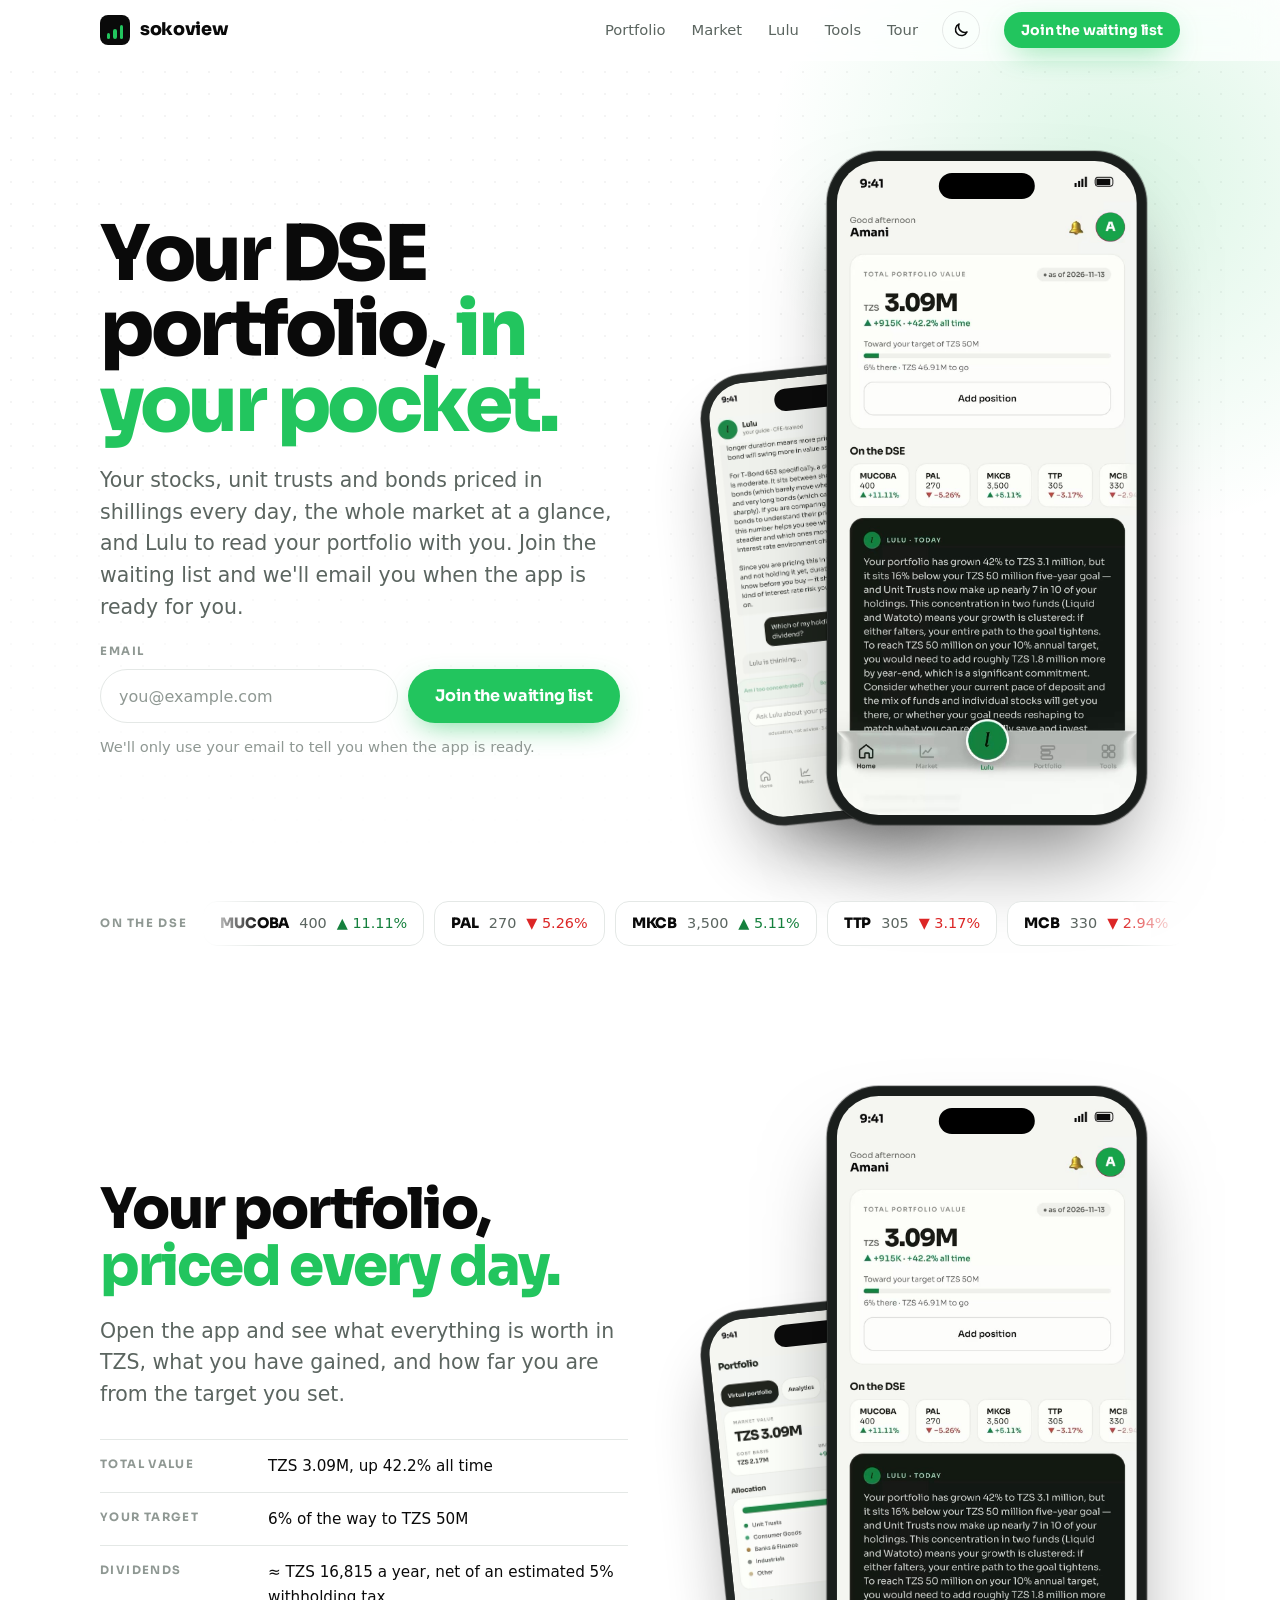
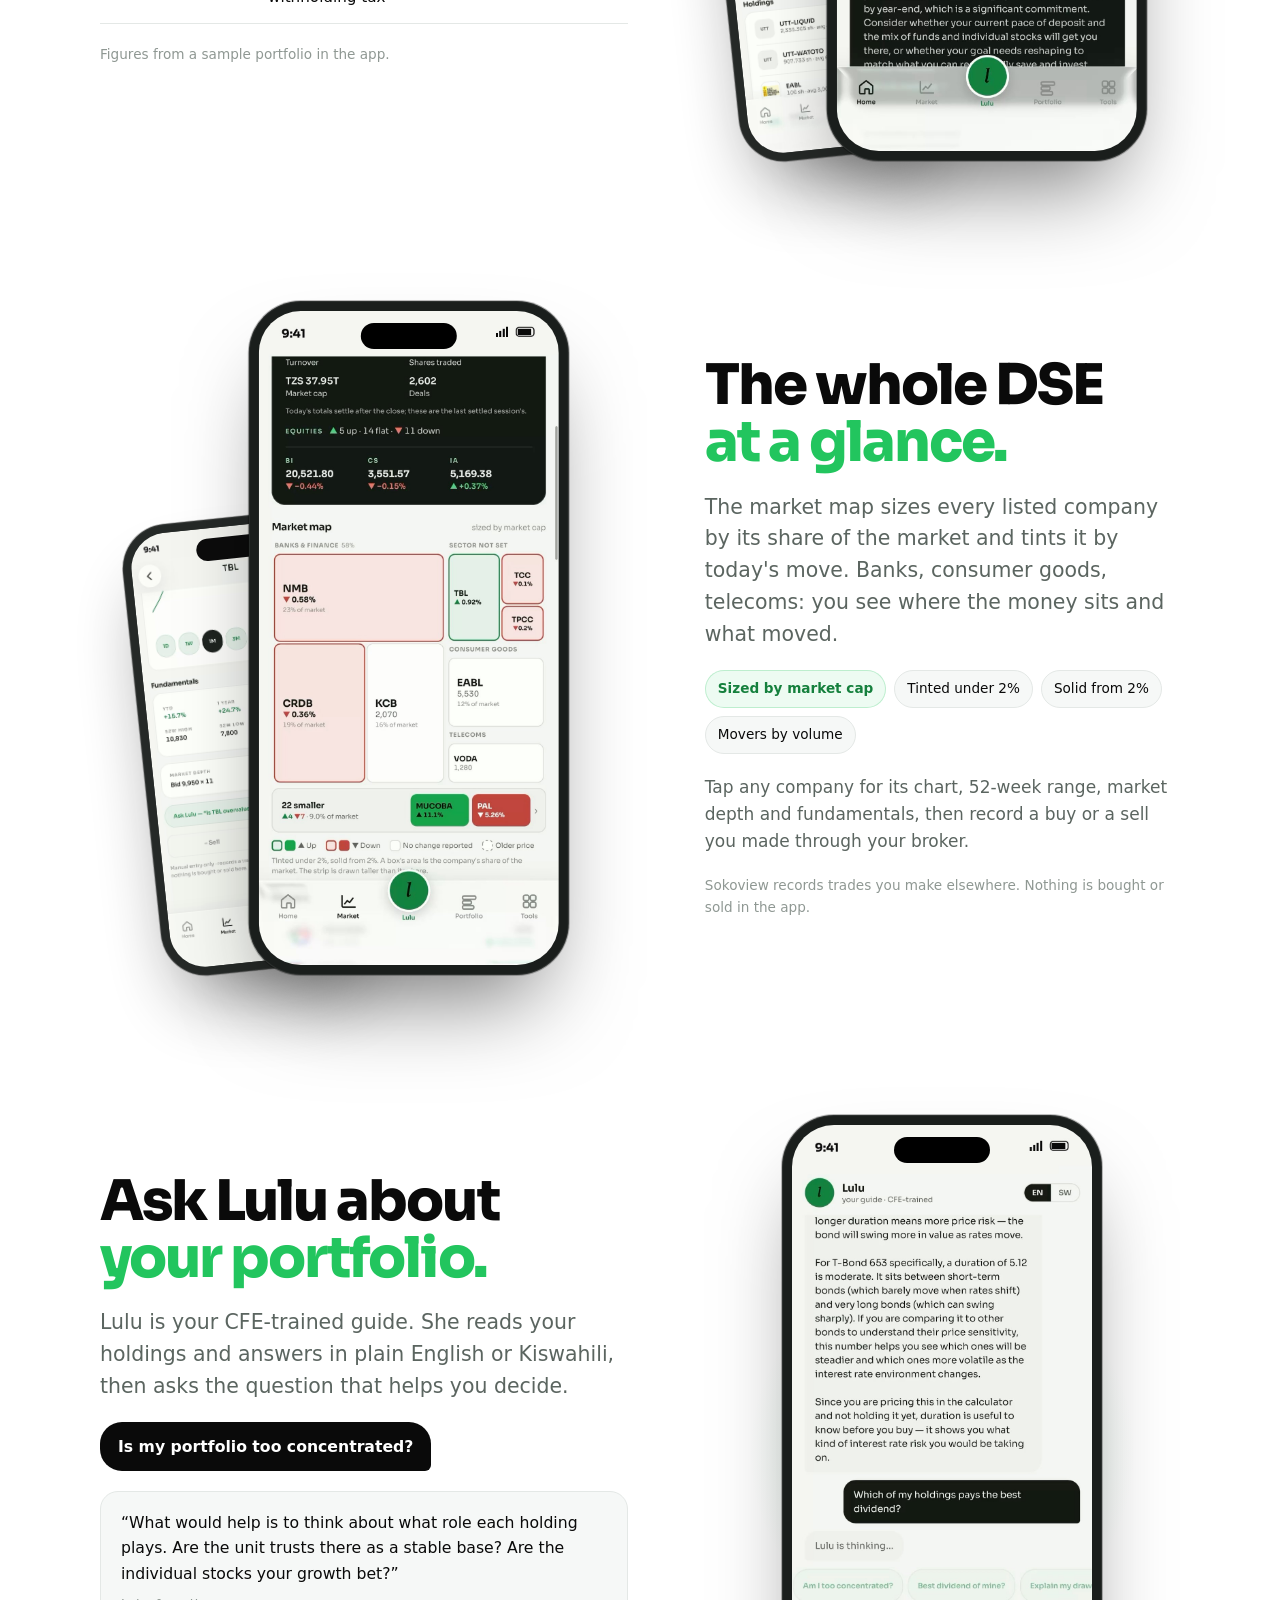
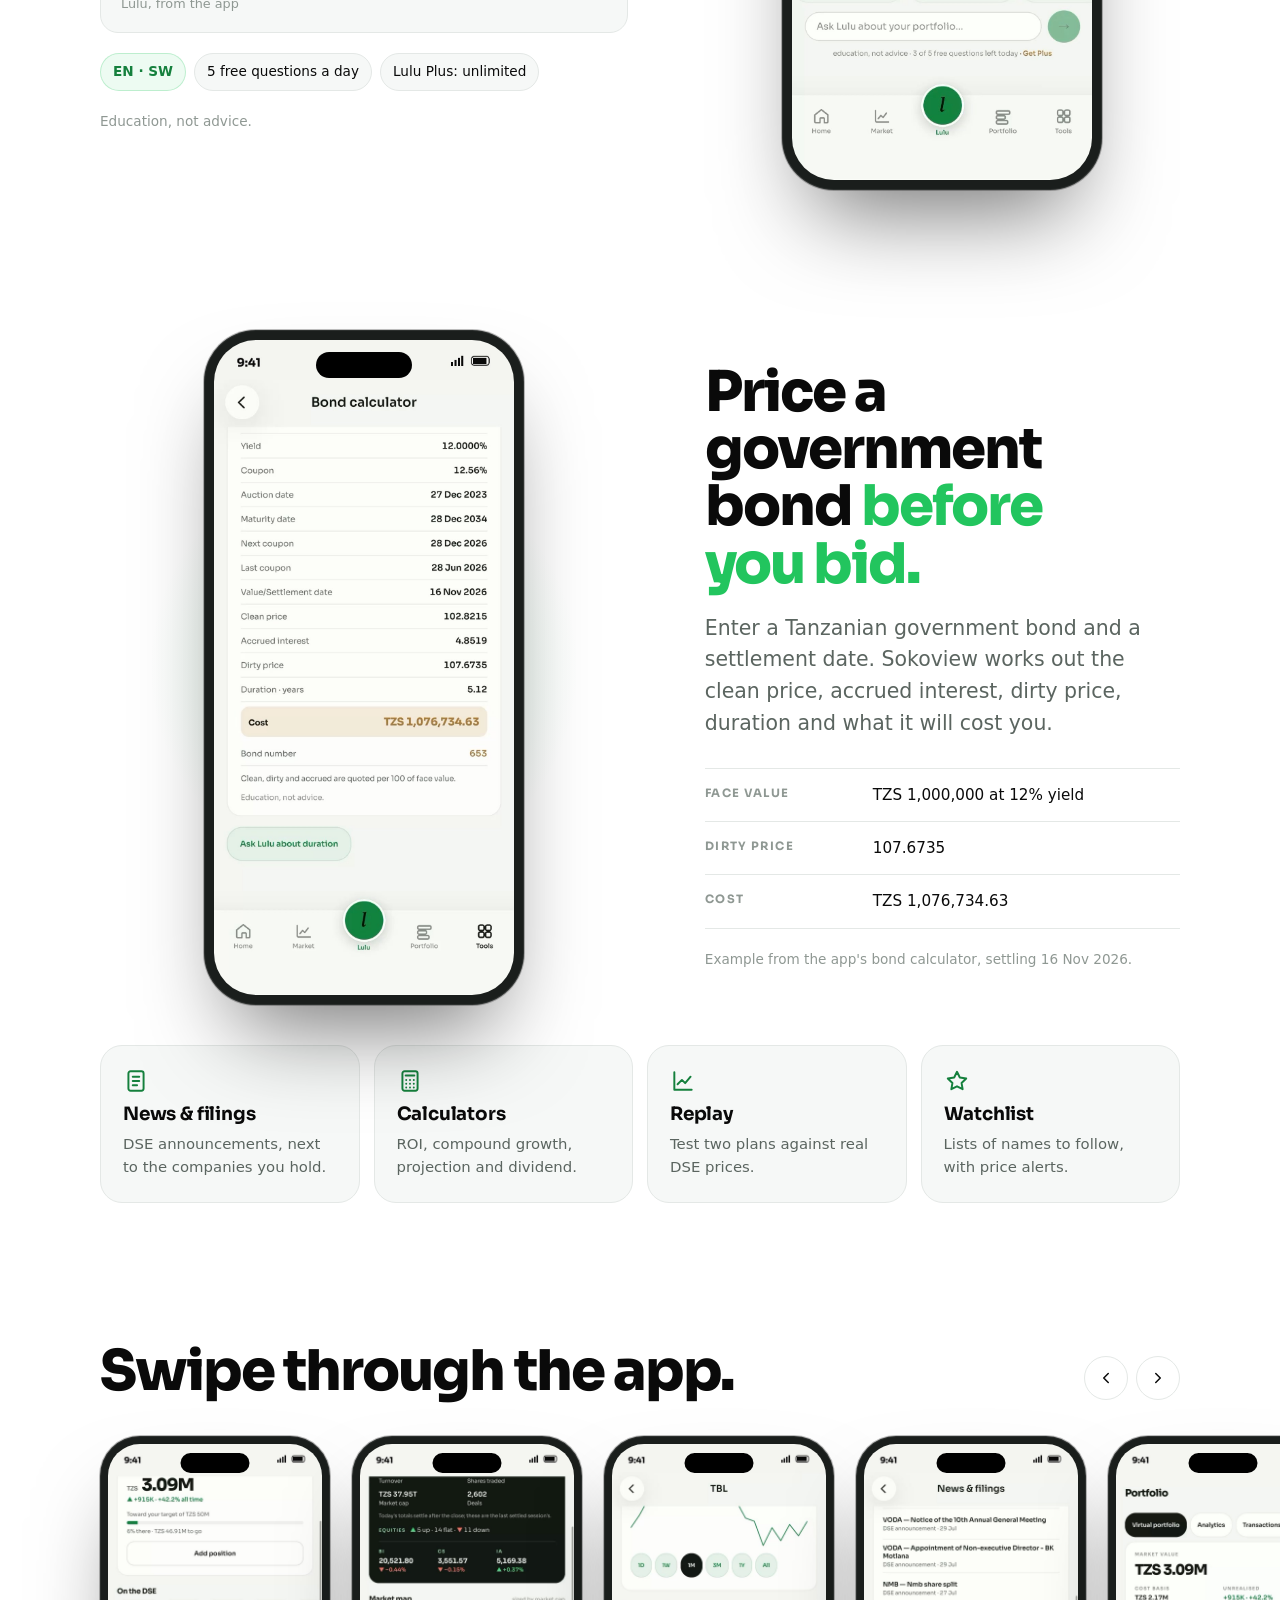
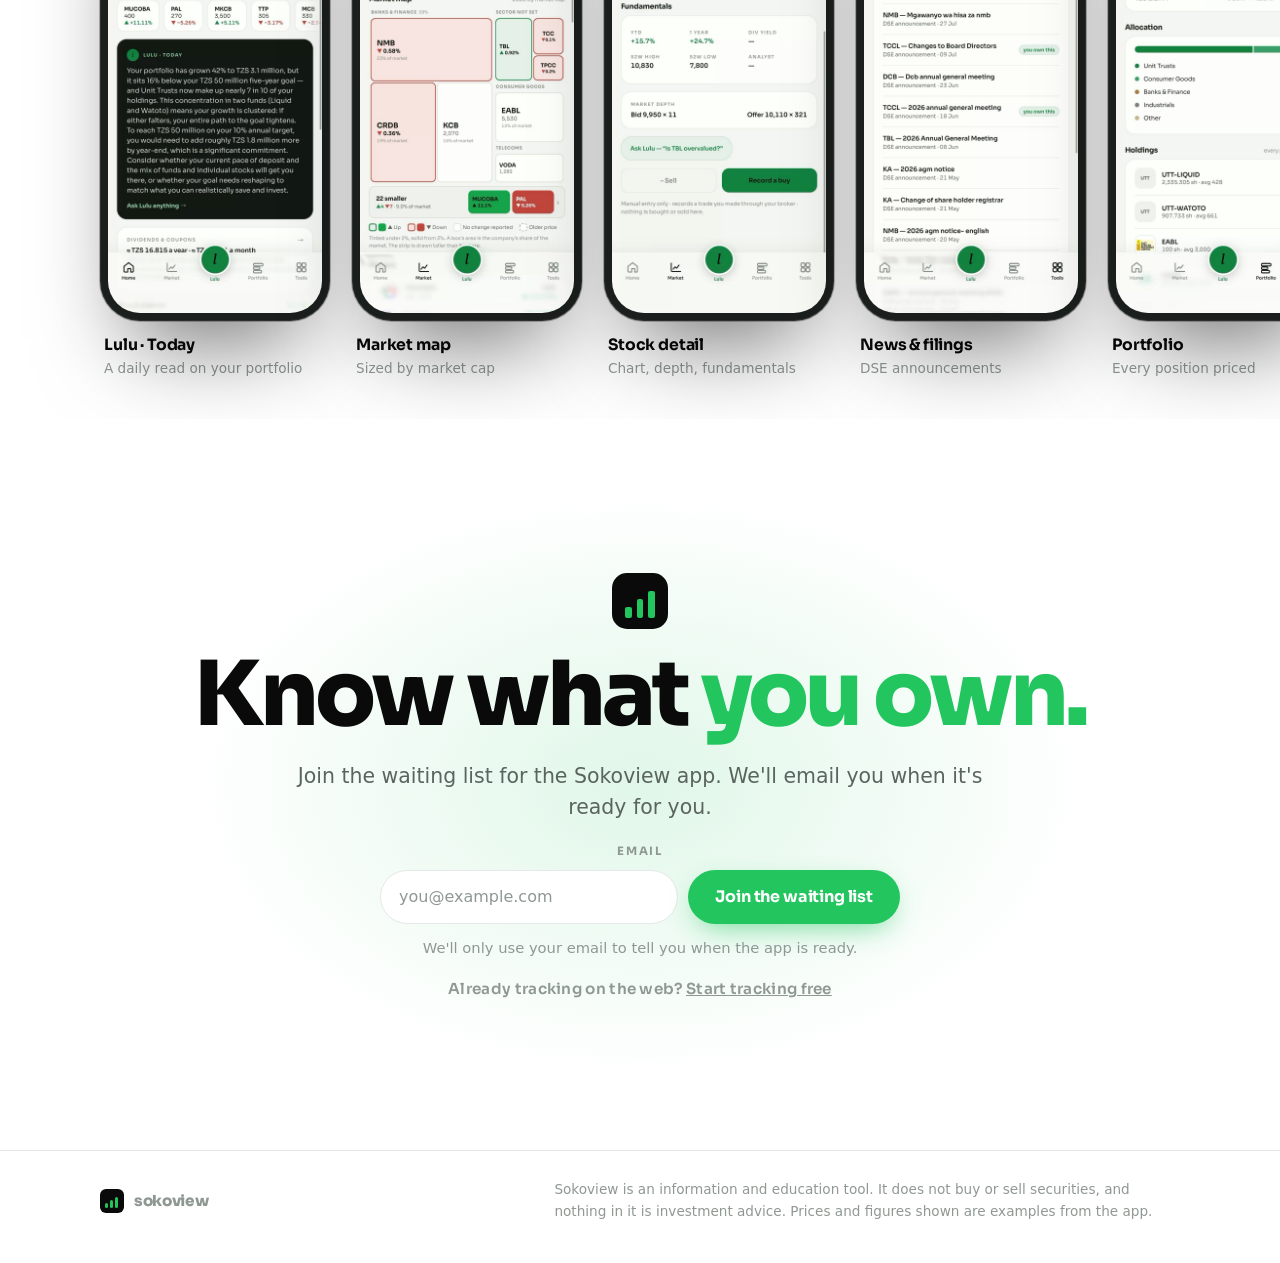
==== commit 800bfdc4: "App page: remove the uppercase section labels" ====
--- a/app/index.html
+++ b/app/index.html
@@ -91,13 +91,6 @@
 .g { color: var(--green); }
 p { margin: 0; color: var(--body); text-wrap: pretty; }
 .lede { font-size: clamp(1.1rem, 1.6vw, 1.3rem); line-height: 1.55; max-width: 34em; }
-.eyebrow {
-  display: inline-flex; align-items: center; gap: 8px;
-  font: 700 .72rem/1 var(--display); letter-spacing: .14em; text-transform: uppercase;
-  color: var(--green-ink); background: var(--green-wash); border: 1px solid var(--green-line);
-  padding: 8px 14px; border-radius: 100px;
-}
-.eyebrow::before { content: ""; width: 7px; height: 7px; border-radius: 50%; background: var(--green); }
 .tnum { font-variant-numeric: tabular-nums; }
 
 /* ---------- nav: translucent material, content scrolls under ---------- */
@@ -386,7 +379,6 @@
   <section class="app-hero">
     <div class="wrap row">
       <div class="copy">
-        <span class="eyebrow">The Sokoview app</span>
         <h1>Your DSE portfolio, <span class="g">in your pocket.</span></h1>
         <p class="lede">Your stocks, unit trusts and bonds priced in shillings every day, the whole market at a glance, and Lulu to read your portfolio with you. Join the waiting list and we'll email you when the app is ready for you.</p>
         <form class="wl" name="waitlist" method="POST" action="/app/?joined=1#waitlist" data-netlify="true" netlify-honeypot="company" novalidate>
@@ -422,7 +414,6 @@
   <section class="feature" id="portfolio">
     <div class="wrap row">
       <div class="copy rise">
-        <span class="eyebrow">Home</span>
         <h2>Your portfolio, <span class="g">priced every day.</span></h2>
         <p class="lede">Open the app and see what everything is worth in TZS, what you have gained, and how far you are from the target you set.</p>
         <ul class="facts tnum">
@@ -442,7 +433,6 @@
   <section class="feature" id="market">
     <div class="wrap row flip">
       <div class="copy rise">
-        <span class="eyebrow">Market</span>
         <h2>The whole DSE <span class="g">at a glance.</span></h2>
         <p class="lede">The market map sizes every listed company by its share of the market and tints it by today's move. Banks, consumer goods, telecoms: you see where the money sits and what moved.</p>
         <div class="chip-row" aria-label="How the map reads">
@@ -464,7 +454,6 @@
   <section class="feature" id="lulu">
     <div class="wrap row">
       <div class="copy rise">
-        <span class="eyebrow">Lulu</span>
         <h2>Ask Lulu about <span class="g">your portfolio.</span></h2>
         <p class="lede">Lulu is your CFE-trained guide. She reads your holdings and answers in plain English or Kiswahili, then asks the question that helps you decide.</p>
         <span class="ask">Is my portfolio too concentrated?</span>
@@ -487,7 +476,6 @@
     <div class="wrap">
       <div class="row flip">
         <div class="copy rise">
-          <span class="eyebrow">Tools</span>
           <h2>Price a government bond <span class="g">before you bid.</span></h2>
           <p class="lede">Enter a Tanzanian government bond and a settlement date. Sokoview works out the clean price, accrued interest, dirty price, duration and what it will cost you.</p>
           <ul class="facts tnum">
@@ -526,7 +514,6 @@
   <section class="tour" id="tour" aria-labelledby="tourTitle">
     <div class="wrap tour-head">
       <div class="copy" style="gap:14px">
-        <span class="eyebrow">Tour</span>
         <h2 id="tourTitle">Swipe through the app.</h2>
       </div>
       <div class="tour-nav">
